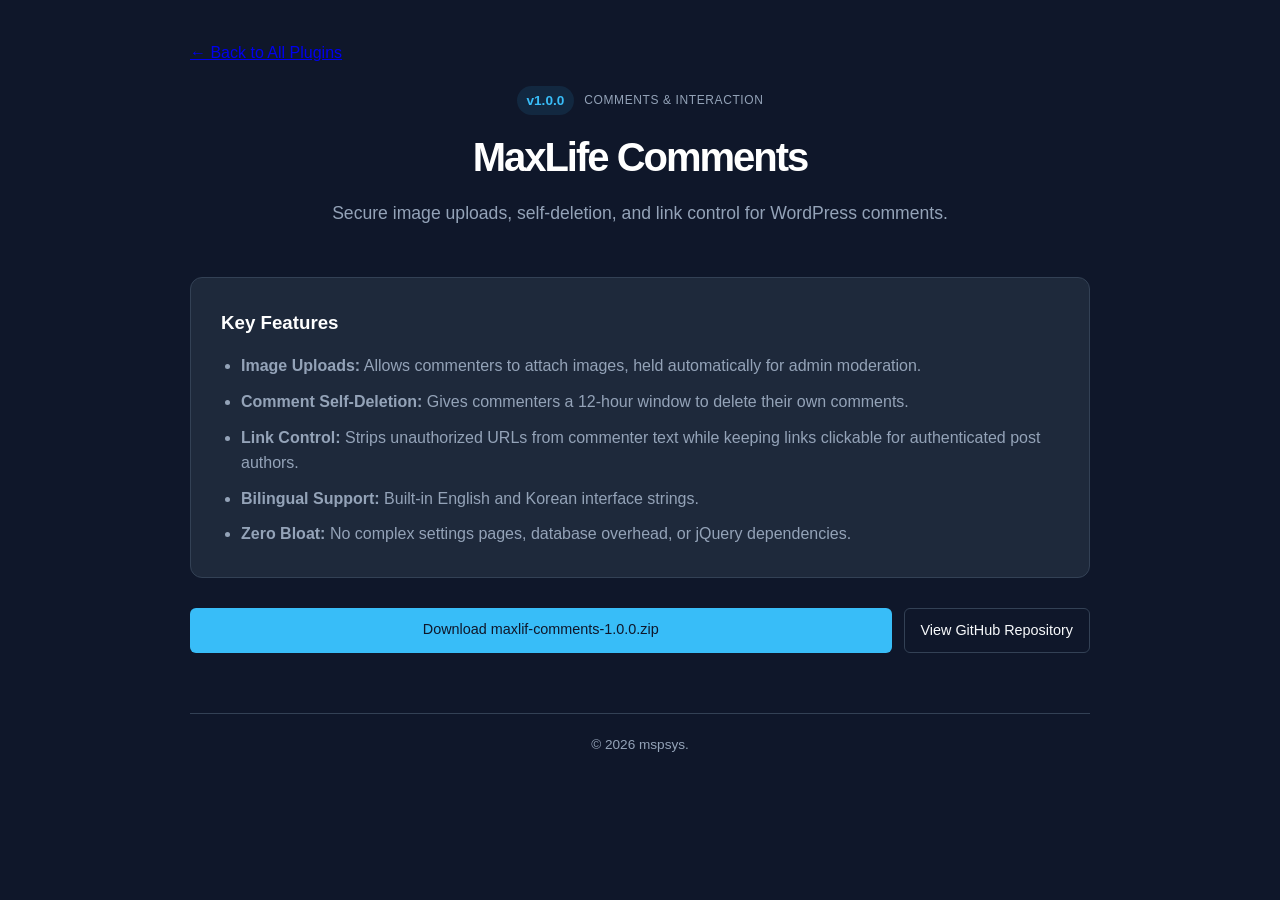
==== plugins/maxlife-comments/index.html @ d1f79d37 "Initial commit" ====
<!DOCTYPE html>
<html lang="en">
<head>
  <meta charset="UTF-8">
  <meta name="viewport" content="width=device-width, initial-scale=1.0">
  <title>MaxLife Comments | mspsys</title>
  <link rel="stylesheet" href="../../css/style.css">
</head>
<body>
  <div class="site-container">
    <nav class="breadcrumb">
      <a href="../../">← Back to All Plugins</a>
    </nav>

    <header class="site-header" style="margin-top: 20px;">
      <div class="plugin-meta" style="justify-content: center; gap: 10px; margin-bottom: 10px;">
        <span class="badge">v1.0.0</span>
        <span class="category">Comments &amp; Interaction</span>
      </div>
      <h1>MaxLife Comments</h1>
      <p class="tagline">Secure image uploads, self-deletion, and link control for WordPress comments.</p>
    </header>

    <main class="plugin-detail-content">
      <section class="detail-box" style="background: var(--card-bg); border: 1px solid var(--border); border-radius: 12px; padding: 30px; margin-bottom: 30px;">
        <h3 style="color: #fff; margin-bottom: 15px;">Key Features</h3>
        <ul style="color: var(--text-muted); padding-left: 20px; display: flex; flex-direction: column; gap: 10px;">
          <li><strong>Image Uploads:</strong> Allows commenters to attach images, held automatically for admin moderation.</li>
          <li><strong>Comment Self-Deletion:</strong> Gives commenters a 12-hour window to delete their own comments.</li>
          <li><strong>Link Control:</strong> Strips unauthorized URLs from commenter text while keeping links clickable for authenticated post authors.</li>
          <li><strong>Bilingual Support:</strong> Built-in English and Korean interface strings.</li>
          <li><strong>Zero Bloat:</strong> No complex settings pages, database overhead, or jQuery dependencies.</li>
        </ul>
      </section>

      <div class="plugin-links" style="justify-content: center;">
        <a href="https://github.com/mspsys/maxlife-comments-1.0.0/releases/tag/v1.0.0" class="btn primary" target="_blank" rel="noopener noreferrer">Download maxlif-comments-1.0.0.zip</a>
        <a href="https://github.com/mspsys/maxlif-comments-1.0.0" class="btn secondary" target="_blank" rel="noopener noreferrer">View GitHub Repository</a>
      </div>
    </main>

    <footer class="site-footer" style="margin-top: 60px;">
      <p>&copy; 2026 mspsys.</p>
    </footer>
  </div>
</body>
</html>
---- css/style.css ----
:root {
  --bg-color: #0f172a;
  --card-bg: #1e293b;
  --text-main: #f8fafc;
  --text-muted: #94a3b8;
  --accent: #38bdf8;
  --accent-hover: #0ea5e9;
  --border: #334155;
}

* {
  box-sizing: border-box;
  margin: 0;
  padding: 0;
}

body {
  font-family: -apple-system, BlinkMacSystemFont, "Segoe UI", Roboto, Helvetica, Arial, sans-serif;
  background-color: var(--bg-color);
  color: var(--text-main);
  line-height: 1.6;
  padding: 40px 20px;
}

.site-container {
  max-width: 900px;
  margin: 0 auto;
}

.site-header {
  text-align: center;
  margin-bottom: 50px;
}

.site-header h1 {
  font-size: 2.5rem;
  letter-spacing: -0.05em;
  margin-bottom: 10px;
  color: #fff;
}

.tagline {
  color: var(--text-muted);
  font-size: 1.1rem;
}

.plugin-grid {
  display: grid;
  grid-template-columns: repeat(auto-fit, minmax(380px, 1fr));
  gap: 24px;
  margin-bottom: 60px;
}

.plugin-card {
  background-color: var(--card-bg);
  border: 1px solid var(--border);
  border-radius: 12px;
  padding: 28px;
  display: flex;
  flex-direction: column;
  justify-content: space-between;
  transition: transform 0.2s ease, border-color 0.2s ease;
}

.plugin-card:hover {
  transform: translateY(-3px);
  border-color: var(--accent);
}

.plugin-meta {
  display: flex;
  justify-content: space-between;
  align-items: center;
  margin-bottom: 14px;
  font-size: 0.85rem;
}

.badge {
  background-color: rgba(56, 189, 248, 0.1);
  color: var(--accent);
  padding: 4px 10px;
  border-radius: 20px;
  font-weight: 600;
}

.category {
  color: var(--text-muted);
  text-transform: uppercase;
  letter-spacing: 0.05em;
  font-size: 0.75rem;
}

.plugin-card h2 {
  font-size: 1.4rem;
  margin-bottom: 12px;
  color: #fff;
}

.plugin-desc {
  color: var(--text-muted);
  font-size: 0.95rem;
  margin-bottom: 24px;
  flex-grow: 1;
}

.plugin-links {
  display: flex;
  gap: 12px;
}

.btn {
  padding: 10px 16px;
  border-radius: 6px;
  font-size: 0.9rem;
  font-weight: 500;
  text-decoration: none;
  text-align: center;
  cursor: pointer;
  transition: background-color 0.15s ease;
}

.btn.primary {
  background-color: var(--accent);
  color: #0f172a;
  flex: 1;
}

.btn.primary:hover {
  background-color: var(--accent-hover);
}

.btn.secondary {
  background-color: transparent;
  color: var(--text-main);
  border: 1px solid var(--border);
}

.btn.secondary:hover {
  background-color: rgba(255, 255, 255, 0.05);
}

.site-footer {
  text-align: center;
  color: var(--text-muted);
  font-size: 0.85rem;
  border-top: 1px solid var(--border);
  padding-top: 20px;
}

.site-footer a {
  color: var(--accent);
  text-decoration: none;
}

.site-footer a:hover {
  text-decoration: underline;
}

@media (max-width: 600px) {
  .plugin-grid {
    grid-template-columns: 1fr;
  }
}
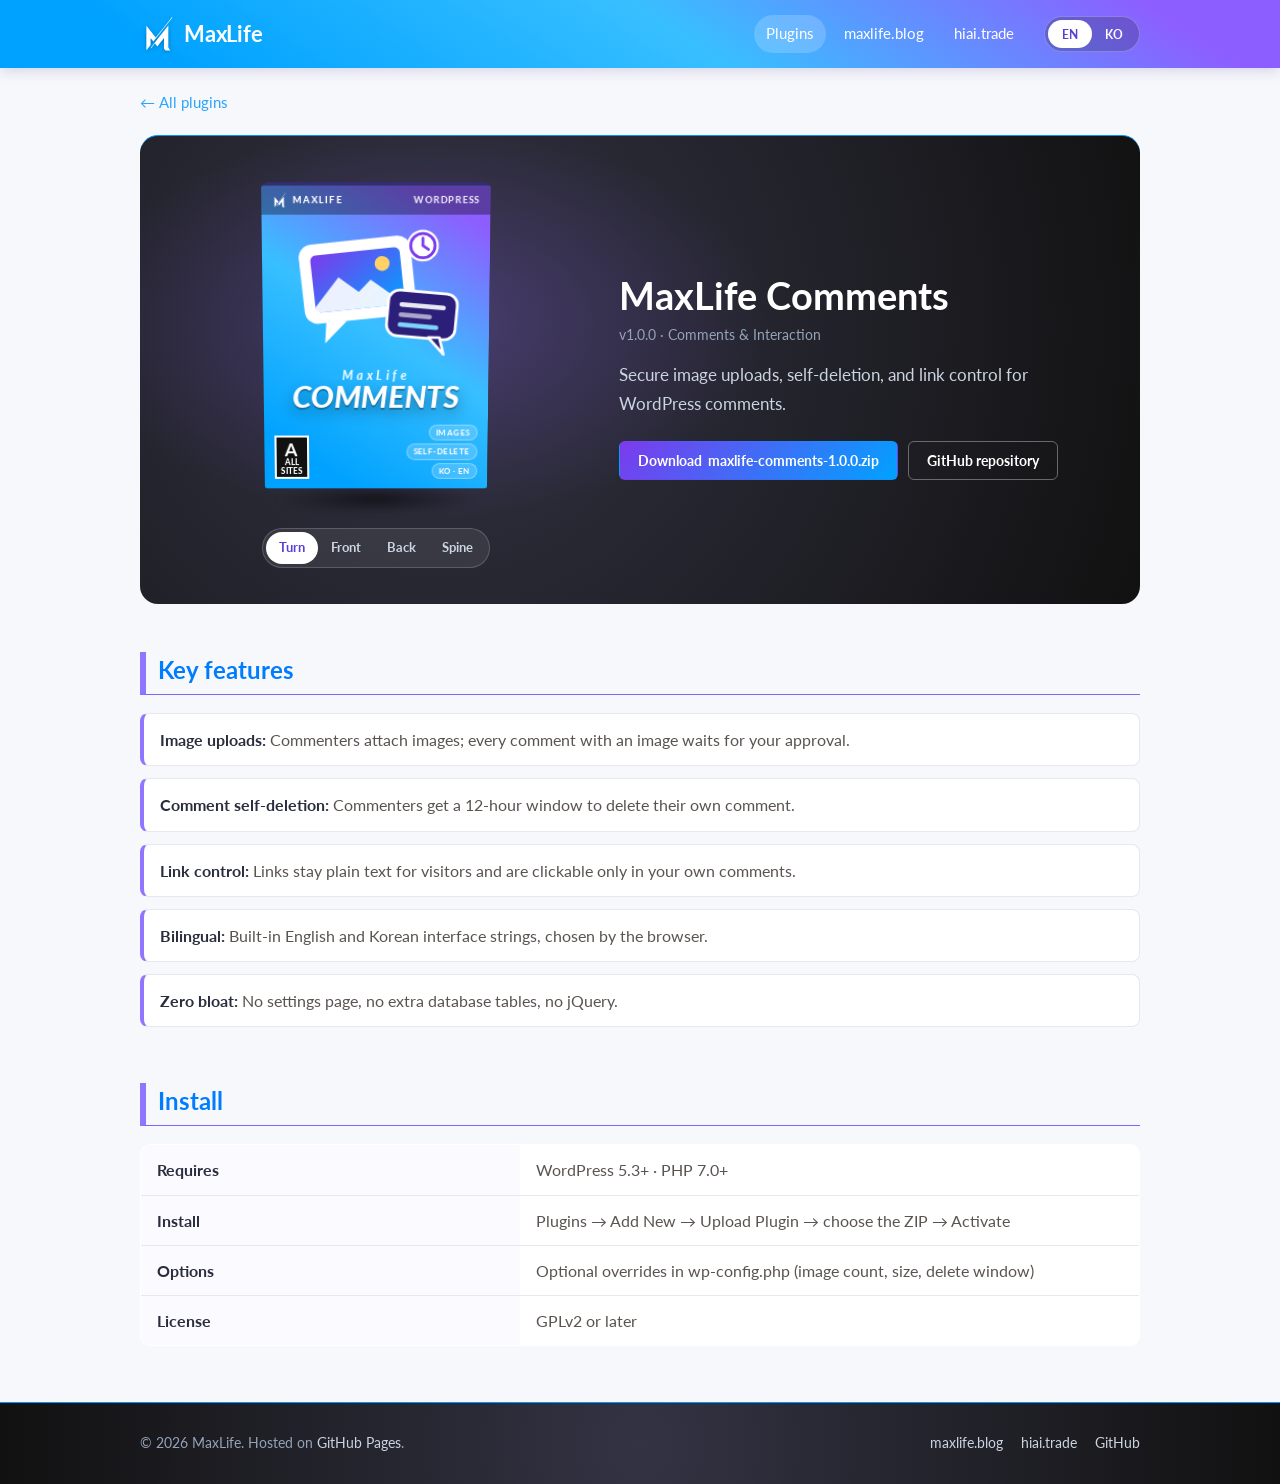
==== commit f627d7b2: "3D showcase, Korean/English" ====
--- a/plugins/maxlife-comments/index.html
+++ b/plugins/maxlife-comments/index.html
@@ -3,45 +3,132 @@
 <head>
   <meta charset="UTF-8">
   <meta name="viewport" content="width=device-width, initial-scale=1.0">
-  <title>MaxLife Comments | mspsys</title>
+  <title data-en="MaxLife Comments | MaxLife" data-ko="MaxLife Comments | MaxLife">MaxLife Comments | MaxLife</title>
+  <meta name="description" content="Secure image uploads, self-deletion, and link control for WordPress comments.">
+  <script>
+    /* Language before the page is drawn: saved choice, else the browser's language */
+    (function () { var l; try { l = localStorage.getItem('lang'); } catch (e) {}
+      if (l !== 'ko' && l !== 'en') l = /^ko\b/i.test((navigator.languages && navigator.languages[0]) || navigator.language || '') ? 'ko' : 'en';
+      document.documentElement.lang = l; })();
+  </script>
+  <link rel="icon" href="../../img/logo.svg" type="image/svg+xml">
+  <link rel="preconnect" href="https://fonts.googleapis.com">
+  <link rel="preconnect" href="https://fonts.gstatic.com" crossorigin>
+  <link rel="stylesheet" href="https://fonts.googleapis.com/css2?family=Lato:ital,wght@0,400;0,700;0,900;1,900&family=Nanum+Gothic:wght@400;700;800&display=swap">
   <link rel="stylesheet" href="../../css/style.css">
 </head>
 <body>
-  <div class="site-container">
-    <nav class="breadcrumb">
-      <a href="../../">← Back to All Plugins</a>
-    </nav>
+  <header class="site-header">
+    <div class="wrap">
+      <a class="brand" href="../../"><img src="../../img/logo.svg" alt="" width="34" height="34">MaxLife</a>
+      <nav class="site-nav" aria-label="Main">
+        <a href="../../" aria-current="page"><span lang="en">Plugins</span><span lang="ko">플러그인</span></a>
+        <a href="https://maxlife.blog/" target="_blank" rel="noopener">maxlife.blog</a>
+        <a href="https://hiai.trade/" target="_blank" rel="noopener">hiai.trade</a>
+      </nav>
+      <div class="lang-toggle" role="group" aria-label="Language / 언어">
+        <button type="button" data-lang="en">EN</button>
+        <button type="button" data-lang="ko">KO</button>
+      </div>
+    </div>
+  </header>
 
-    <header class="site-header" style="margin-top: 20px;">
-      <div class="plugin-meta" style="justify-content: center; gap: 10px; margin-bottom: 10px;">
-        <span class="badge">v1.0.0</span>
-        <span class="category">Comments &amp; Interaction</span>
+  <main class="wrap">
+    <nav class="crumb"><a href="../../"><span lang="en">← All plugins</span><span lang="ko">← 플러그인 전체</span></a></nav>
+
+    <section class="detail-hero">
+      <div class="box-col">
+    <div class="gbox gbox--comments" aria-hidden="true">
+      <div class="gbox-turn"><div class="gbox-body" aria-hidden="true">
+        <div class="face f-front"><div class="cover">
+          <div class="cover-band"><img src="../../img/logo.svg" alt="">MaxLife<span class="plat">WordPress</span></div>
+          <div class="cover-art">
+          <svg viewBox="0 0 200 150" aria-hidden="true">
+            <defs><linearGradient id="cg" x1="0" y1="0" x2="1" y2="1"><stop offset="0" stop-color="#7c3aed"/><stop offset="1" stop-color="#00a2ff"/></linearGradient></defs>
+            <g transform="rotate(-6 100 75)">
+              <rect x="22" y="14" width="120" height="86" rx="14" fill="#fff"/>
+              <path d="M44 98 L40 122 L66 100 Z" fill="#fff"/>
+              <rect x="34" y="26" width="96" height="62" rx="6" fill="url(#cg)"/>
+              <circle cx="110" cy="42" r="8" fill="#ffd166"/>
+              <path d="M34 82 L62 52 L82 70 L96 58 L130 88 L34 88 Z" fill="#fff" opacity=".9"/>
+            </g>
+            <g transform="rotate(5 150 100)">
+              <rect x="112" y="72" width="74" height="50" rx="12" fill="#2b1f7a" stroke="#fff" stroke-width="3"/>
+              <path d="M170 120 L176 138 L158 121 Z" fill="#2b1f7a" stroke="#fff" stroke-width="3" stroke-linejoin="round"/>
+              <rect x="124" y="85" width="50" height="5" rx="2.5" fill="#fff" opacity=".9"/>
+              <rect x="124" y="96" width="36" height="5" rx="2.5" fill="#fff" opacity=".6"/>
+              <rect x="124" y="107" width="44" height="5" rx="2.5" fill="#7dd3fc"/>
+            </g>
+            <g transform="translate(150 22)">
+              <circle r="17" fill="#fff"/>
+              <circle r="13" fill="none" stroke="#7c3aed" stroke-width="3"/>
+              <path d="M0 -8 V0 L6 4" stroke="#7c3aed" stroke-width="3" fill="none" stroke-linecap="round"/>
+            </g>
+          </svg>
+          </div>
+          <div class="cover-title"><span class="t1">MaxLife</span><span class="t2">Comments</span></div>
+          <div class="cover-foot">
+            <div class="rating"><b>A</b>ALL SITES</div>
+            <div class="chips"><span class="chip">IMAGES</span><span class="chip">SELF-DELETE</span><span class="chip">KO · EN</span></div>
+          </div>
+        </div></div>
+        <div class="face f-back"><div class="back">
+          <h4>Comments, upgraded</h4>
+          <ul><li><span lang="en">Images in comments and replies, held for your approval</span><span lang="ko">댓글·답글에 이미지 첨부 — 관리자 승인 후 공개</span></li><li><span lang="en">Commenters can delete their own comment for 12 hours</span><span lang="ko">작성자가 12시간 동안 자기 댓글 삭제 가능</span></li><li><span lang="en">Clickable links in your own comments only</span><span lang="ko">관리자 댓글의 주소만 링크로 표시</span></li><li><span lang="en">Korean and English, cache-friendly, no settings page</span><span lang="ko">한국어·영어, 캐시 호환, 설정 페이지 없음</span></li></ul>
+          <div class="req"><b><span lang="en">System requirements</span><span lang="ko">권장 사양</span></b><br>WordPress 5.3+ · PHP 7.0+<br>v1.0.0 · GPLv2</div>
+        </div></div>
+        <div class="face f-left"><div class="spine"><img src="../../img/logo.svg" alt=""><span class="st">Comments</span><span class="sv">v1.0.0</span></div></div>
+        <div class="face f-right"><div class="spine"><img src="../../img/logo.svg" alt=""><span class="st">MaxLife</span><span class="sv">WP</span></div></div>
+        <div class="face f-top"></div>
+        <div class="face f-bottom"></div>
+      </div></div>
+    </div>
+        <div class="views" role="radiogroup" aria-label="View"><input type="radio" name="view" id="v-turn" checked><label for="v-turn"><span lang="en">Turn</span><span lang="ko">회전</span></label><input type="radio" name="view" id="v-front"><label for="v-front"><span lang="en">Front</span><span lang="ko">앞면</span></label><input type="radio" name="view" id="v-back"><label for="v-back"><span lang="en">Back</span><span lang="ko">뒷면</span></label><input type="radio" name="view" id="v-spine"><label for="v-spine"><span lang="en">Spine</span><span lang="ko">옆면</span></label></div>
       </div>
-      <h1>MaxLife Comments</h1>
-      <p class="tagline">Secure image uploads, self-deletion, and link control for WordPress comments.</p>
-    </header>
+      <div>
+        <h1>MaxLife Comments</h1>
+        <div class="meta">v1.0.0 · <span lang="en">Comments &amp; Interaction</span><span lang="ko">댓글 · 소통</span></div>
+        <p class="lead"><span lang="en">Secure image uploads, self-deletion, and link control for WordPress comments.</span><span lang="ko">워드프레스 댓글을 위한 안전한 이미지 첨부, 작성자 삭제, 링크 관리.</span></p>
+        <div class="btns">
+          <a class="btn btn-primary" href="https://github.com/mspsys/maxlife-comments/releases/latest" target="_blank" rel="noopener"><span lang="en">Download</span><span lang="ko">다운로드</span> maxlife-comments-1.0.0.zip</a>
+          <a class="btn btn-ghost" href="https://github.com/mspsys/maxlife-comments" target="_blank" rel="noopener"><span lang="en">GitHub repository</span><span lang="ko">GitHub 저장소</span></a>
+        </div>
+      </div>
+    </section>
 
-    <main class="plugin-detail-content">
-      <section class="detail-box" style="background: var(--card-bg); border: 1px solid var(--border); border-radius: 12px; padding: 30px; margin-bottom: 30px;">
-        <h3 style="color: #fff; margin-bottom: 15px;">Key Features</h3>
-        <ul style="color: var(--text-muted); padding-left: 20px; display: flex; flex-direction: column; gap: 10px;">
-          <li><strong>Image Uploads:</strong> Allows commenters to attach images, held automatically for admin moderation.</li>
-          <li><strong>Comment Self-Deletion:</strong> Gives commenters a 12-hour window to delete their own comments.</li>
-          <li><strong>Link Control:</strong> Strips unauthorized URLs from commenter text while keeping links clickable for authenticated post authors.</li>
-          <li><strong>Bilingual Support:</strong> Built-in English and Korean interface strings.</li>
-          <li><strong>Zero Bloat:</strong> No complex settings pages, database overhead, or jQuery dependencies.</li>
-        </ul>
-      </section>
+    <section class="section">
+      <h2 class="mx-h"><span lang="en">Key features</span><span lang="ko">주요 기능</span></h2>
+      <ul class="features">
+        <li><strong><span lang="en">Image uploads</span><span lang="ko">이미지 첨부</span>:</strong> <span lang="en">Commenters attach images; every comment with an image waits for your approval.</span><span lang="ko">댓글에 이미지를 첨부할 수 있고, 이미지가 있는 댓글은 모두 관리자 승인 후 공개됩니다.</span></li>
+        <li><strong><span lang="en">Comment self-deletion</span><span lang="ko">작성자 삭제</span>:</strong> <span lang="en">Commenters get a 12-hour window to delete their own comment.</span><span lang="ko">작성자는 12시간 동안 자기 댓글을 삭제할 수 있습니다.</span></li>
+        <li><strong><span lang="en">Link control</span><span lang="ko">링크 관리</span>:</strong> <span lang="en">Links stay plain text for visitors and are clickable only in your own comments.</span><span lang="ko">방문자 댓글의 주소는 일반 글자로, 관리자 댓글의 주소만 링크로 표시됩니다.</span></li>
+        <li><strong><span lang="en">Bilingual</span><span lang="ko">한국어·영어</span>:</strong> <span lang="en">Built-in English and Korean interface strings, chosen by the browser.</span><span lang="ko">브라우저 언어에 따라 영어·한국어 화면이 자동으로 표시됩니다.</span></li>
+        <li><strong><span lang="en">Zero bloat</span><span lang="ko">가벼움</span>:</strong> <span lang="en">No settings page, no extra database tables, no jQuery.</span><span lang="ko">설정 페이지도, 추가 데이터베이스 테이블도, jQuery도 없습니다.</span></li>
+      </ul>
+    </section>
 
-      <div class="plugin-links" style="justify-content: center;">
-        <a href="https://github.com/mspsys/maxlife-comments-1.0.0/releases/tag/v1.0.0" class="btn primary" target="_blank" rel="noopener noreferrer">Download maxlif-comments-1.0.0.zip</a>
-        <a href="https://github.com/mspsys/maxlif-comments-1.0.0" class="btn secondary" target="_blank" rel="noopener noreferrer">View GitHub Repository</a>
+    <section class="section">
+      <h2 class="mx-h"><span lang="en">Install</span><span lang="ko">설치</span></h2>
+      <table class="specs">
+        <tr><th><span lang="en">Requires</span><span lang="ko">필요 사양</span></th><td><span lang="en">WordPress 5.3+ · PHP 7.0+</span><span lang="ko">WordPress 5.3 이상 · PHP 7.0 이상</span></td></tr>
+        <tr><th><span lang="en">Install</span><span lang="ko">설치 방법</span></th><td><span lang="en">Plugins → Add New → Upload Plugin → choose the ZIP → Activate</span><span lang="ko">플러그인 → 새로 추가 → 플러그인 업로드 → ZIP 선택 → 활성화</span></td></tr>
+        <tr><th><span lang="en">Options</span><span lang="ko">옵션</span></th><td><span lang="en">Optional overrides in wp-config.php (image count, size, delete window)</span><span lang="ko">wp-config.php에서 선택적으로 변경 (이미지 수, 용량, 삭제 시간)</span></td></tr>
+        <tr><th><span lang="en">License</span><span lang="ko">라이선스</span></th><td><span lang="en">GPLv2 or later</span><span lang="ko">GPLv2 이상</span></td></tr>
+      </table>
+    </section>
+  </main>
+
+  <footer class="site-footer">
+    <div class="wrap">
+      <p>&copy; <span class="js-year">2026</span> MaxLife. <span lang="en">Hosted on <a href="https://pages.github.com" target="_blank" rel="noopener">GitHub Pages</a>.</span><span lang="ko"><a href="https://pages.github.com" target="_blank" rel="noopener">GitHub Pages</a>에서 호스팅됩니다.</span></p>
+      <div class="links">
+        <a href="https://maxlife.blog/" target="_blank" rel="noopener">maxlife.blog</a>
+        <a href="https://hiai.trade/" target="_blank" rel="noopener">hiai.trade</a>
+        <a href="https://github.com/mspsys" target="_blank" rel="noopener">GitHub</a>
       </div>
-    </main>
+    </div>
+  </footer>
 
-    <footer class="site-footer" style="margin-top: 60px;">
-      <p>&copy; 2026 mspsys.</p>
-    </footer>
-  </div>
+  <script src="../../js/main.js"></script>
 </body>
-</html>+</html>
--- a/css/style.css
+++ b/css/style.css
@@ -1,163 +1,519 @@
+/* ==========================================================================
+   mspsys.github.io — MaxLife plugins
+   Look: the maxlife.blog theme (header gradient, Lato + Nanum Gothic,
+   post-title headings, dark radial footer).
+   ========================================================================== */
+
 :root {
-  --bg-color: #0f172a;
-  --card-bg: #1e293b;
-  --text-main: #f8fafc;
-  --text-muted: #94a3b8;
-  --accent: #38bdf8;
-  --accent-hover: #0ea5e9;
-  --border: #334155;
-}
-
-* {
-  box-sizing: border-box;
+  --mx-grad: linear-gradient(33deg, #00a2ff 13%, #38bfff 53%, #8d5eff 90%);
+  --mx-blue: #007cff;
+  --mx-link: #29a4ff;
+  --mx-purple: #9075ff;
+  --mx-purple-line: #7969fb;
+  --mx-text: #5a5350;
+  --mx-heading: #2a2d3e;
+  --mx-bg: #f7f8fc;
+  --mx-card: #ffffff;
+  --mx-border: #e6e8ef;
+  --mx-btn: linear-gradient(135deg, #7c3aed, #00a2ff);
+  --font: Lato, "Nanum Gothic", NanumBarunGothic, "Malgun Gothic", "맑은 고딕", -apple-system, BlinkMacSystemFont, "Segoe UI", Helvetica, Arial, sans-serif;
+}
+
+*, *::before, *::after { box-sizing: border-box; }
+
+html { -webkit-text-size-adjust: 100%; }
+
+body {
   margin: 0;
-  padding: 0;
-}
-
-body {
-  font-family: -apple-system, BlinkMacSystemFont, "Segoe UI", Roboto, Helvetica, Arial, sans-serif;
-  background-color: var(--bg-color);
-  color: var(--text-main);
-  line-height: 1.6;
-  padding: 40px 20px;
-}
-
-.site-container {
-  max-width: 900px;
-  margin: 0 auto;
-}
-
+  background: var(--mx-bg);
+  color: var(--mx-text);
+  font: 16px/1.7 var(--font);
+}
+
+a { color: var(--mx-link); text-decoration: none; }
+a:hover { color: var(--mx-blue); text-decoration: underline; }
+html[lang="ko"] body { word-break: keep-all; overflow-wrap: break-word; }  /* Korean: break between words */
+img, svg { max-width: 100%; }
+
+.wrap { max-width: 1040px; margin: 0 auto; padding: 0 20px; }
+
+/* ── Language: only the chosen language shows ───────────────────────────── */
+html[lang="ko"] [lang="en"]:not(html),
+html[lang="en"] [lang="ko"]:not(html) { display: none !important; }
+
+/* ── Header (the maxlife.blog masthead) ──────────────────────────────────── */
 .site-header {
-  text-align: center;
-  margin-bottom: 50px;
-}
-
-.site-header h1 {
-  font-size: 2.5rem;
-  letter-spacing: -0.05em;
-  margin-bottom: 10px;
+  background: var(--mx-grad);
   color: #fff;
-}
-
-.tagline {
-  color: var(--text-muted);
-  font-size: 1.1rem;
-}
-
-.plugin-grid {
+  box-shadow: 0 2px 14px rgba(40, 20, 120, .18);
+  position: relative;
+  z-index: 10;
+}
+.site-header .wrap {
+  display: flex;
+  align-items: center;
+  gap: 18px;
+  min-height: 68px;
+}
+.brand {
+  display: inline-flex;
+  align-items: center;
+  gap: 10px;
+  color: #fff;
+  font-weight: 700;
+  font-size: 1.35rem;
+  letter-spacing: -.01em;
+}
+.brand:hover { color: #fff; text-decoration: none; }
+.brand img {
+  width: 34px;
+  height: 34px;
+  filter: brightness(0) invert(1) drop-shadow(0 1px 2px rgba(0, 0, 0, .25));
+}
+.site-nav {
+  display: flex;
+  gap: 6px;
+  margin-left: auto;
+  flex-wrap: wrap;
+}
+.site-nav a {
+  color: #fff;
+  font-size: .92rem;
+  padding: 6px 12px;
+  border-radius: 999px;
+}
+.site-nav a:hover,
+.site-nav a[aria-current="page"] { background: rgba(255, 255, 255, .18); text-decoration: none; }
+
+/* EN | KO switch — works like the one on hiai.trade */
+.lang-toggle {
+  position: relative;
+  display: inline-flex;
+  padding: 3px;
+  border-radius: 999px;
+  background: rgba(0, 0, 0, .18);
+  border: 1px solid rgba(255, 255, 255, .25);
+  flex-shrink: 0;
+}
+.lang-toggle::after {
+  content: "";
+  position: absolute;
+  top: 3px;
+  left: 3px;
+  width: 44px;
+  height: calc(100% - 6px);
+  border-radius: 999px;
+  background: #fff;
+  transition: transform .3s ease;
+}
+html[lang="ko"] .lang-toggle::after { transform: translateX(44px); }
+.lang-toggle button {
+  position: relative;
+  z-index: 1;
+  width: 44px;
+  height: 28px;
+  border: 0;
+  background: none;
+  color: #fff;
+  font: 700 .75rem var(--font);
+  cursor: pointer;
+  transition: color .3s ease;
+}
+html[lang="en"] .lang-toggle [data-lang="en"],
+html[lang="ko"] .lang-toggle [data-lang="ko"] { color: #5a3fd6; }
+
+/* ── Headings (the maxlife.blog post title) ─────────────────────────────── */
+.mx-h {
+  color: var(--mx-blue);
+  font-size: 1.5rem;
+  font-weight: 700;
+  line-height: 1.35;
+  margin: 0 0 18px;
+  padding: 2px 0 8px 12px;
+  border-left: 6px solid var(--mx-purple);
+  border-bottom: 1px solid var(--mx-purple-line);
+}
+
+/* ── Hero ─────────────────────────────────────────────────────────────────── */
+.hero { text-align: center; padding: 56px 0 8px; }
+.hero h1 {
+  margin: 0 0 12px;
+  color: var(--mx-heading);
+  font-size: clamp(1.9rem, 4.5vw, 2.8rem);
+  font-weight: 900;
+  letter-spacing: -.02em;
+  line-height: 1.2;
+}
+.hero h1 .grad {
+  background: var(--mx-grad);
+  -webkit-background-clip: text;
+  background-clip: text;
+  color: transparent;
+}
+.hero p { max-width: 640px; margin: 0 auto; font-size: 1.08rem; }
+
+/* ── Showcase stage (dark, like the maxlife footer) ─────────────────────── */
+.stage {
+  margin: 40px 0 56px;
+  padding: 56px 24px 40px;
+  border-radius: 18px;
+  background:
+    radial-gradient(ellipse 60% 55% at 50% 38%, rgba(141, 94, 255, .22), transparent 70%),
+    radial-gradient(circle, #333344, #111111);
+  border-top: 1px solid #0096fb;
+  box-shadow: 0 18px 40px rgba(17, 17, 34, .25);
   display: grid;
-  grid-template-columns: repeat(auto-fit, minmax(380px, 1fr));
-  gap: 24px;
-  margin-bottom: 60px;
-}
-
-.plugin-card {
-  background-color: var(--card-bg);
-  border: 1px solid var(--border);
-  border-radius: 12px;
-  padding: 28px;
+  grid-template-columns: repeat(auto-fit, minmax(300px, 1fr));
+  gap: 48px 32px;
+}
+.showcase {
   display: flex;
   flex-direction: column;
+  align-items: center;
+  text-align: center;
+  color: #cbd5e1;
+}
+.showcase h2 { margin: 30px 0 4px; color: #fff; font-size: 1.35rem; }
+.showcase .meta { font-size: .82rem; color: #94a3b8; margin-bottom: 10px; }
+.showcase p { margin: 0 0 18px; max-width: 360px; font-size: .95rem; }
+.showcase .btns { justify-content: center; }
+
+/* ── Buttons ─────────────────────────────────────────────────────────────── */
+.btns { display: flex; gap: 10px; flex-wrap: wrap; }
+.btn {
+  display: inline-flex;
+  align-items: center;
+  gap: 6px;
+  padding: 10px 18px;
+  border-radius: 6px;
+  font: 700 .9rem var(--font);
+  text-decoration: none;
+  border: 1px solid transparent;
+  transition: transform .15s ease, filter .15s ease, background .15s ease;
+}
+.btn:hover { text-decoration: none; transform: translateY(-1px); }
+.btn-primary { background: var(--mx-btn); color: #fff; }
+.btn-primary:hover { color: #fff; filter: brightness(1.08); }
+.btn-ghost { color: #fff; border-color: rgba(255, 255, 255, .35); }
+.btn-ghost:hover { color: #fff; background: rgba(255, 255, 255, .08); }
+.btn-outline { color: var(--mx-blue); border-color: var(--mx-border); background: #fff; }
+.btn-outline:hover { color: var(--mx-blue); border-color: var(--mx-purple); }
+
+/* ── Cards / sections ─────────────────────────────────────────────────────── */
+.section { margin: 0 0 56px; }
+.cards { display: grid; grid-template-columns: repeat(auto-fit, minmax(260px, 1fr)); gap: 20px; }
+.card {
+  background: var(--mx-card);
+  border: 1px solid var(--mx-border);
+  border-radius: 12px;
+  padding: 22px 24px;
+  box-shadow: 0 2px 10px rgba(40, 40, 90, .05);
+}
+.card h3 { margin: 0 0 6px; color: var(--mx-heading); font-size: 1.1rem; }
+.card p { margin: 0 0 10px; }
+.card a.more { font-weight: 700; }
+
+/* ── Detail page ─────────────────────────────────────────────────────────── */
+.crumb { padding: 22px 0 0; font-size: .92rem; }
+.detail-hero {
+  margin: 20px 0 48px;
+  padding: 48px 32px 36px;
+  border-radius: 18px;
+  background:
+    radial-gradient(ellipse 50% 60% at 28% 40%, rgba(141, 94, 255, .25), transparent 70%),
+    radial-gradient(circle at 30% 40%, #333344, #111111);
+  border-top: 1px solid #0096fb;
+  color: #cbd5e1;
+  display: grid;
+  grid-template-columns: minmax(280px, 1fr) 1.2fr;
+  gap: 40px;
+  align-items: center;
+}
+.detail-hero h1 { margin: 0 0 6px; color: #fff; font-size: clamp(1.7rem, 3.6vw, 2.4rem); line-height: 1.2; }
+.detail-hero .meta { font-size: .85rem; color: #94a3b8; margin-bottom: 14px; }
+.detail-hero .lead { font-size: 1.05rem; margin: 0 0 22px; }
+.box-col { display: flex; flex-direction: column; align-items: center; }
+
+.features { list-style: none; margin: 0; padding: 0; display: grid; gap: 12px; }
+.features li {
+  background: #fff;
+  border: 1px solid var(--mx-border);
+  border-left: 4px solid var(--mx-purple);
+  border-radius: 8px;
+  padding: 12px 16px;
+}
+.features strong { color: var(--mx-heading); }
+
+.specs { width: 100%; border-collapse: collapse; background: #fff; border-radius: 10px; overflow: hidden; border: 1px solid var(--mx-border); }
+.specs th, .specs td { text-align: left; padding: 11px 16px; border-bottom: 1px solid var(--mx-border); }
+.specs th { width: 38%; color: var(--mx-heading); background: #fafaff; font-weight: 700; }
+.specs tr:last-child th, .specs tr:last-child td { border-bottom: 0; }
+
+/* ── Footer (the maxlife.blog footer) ────────────────────────────────────── */
+.site-footer {
+  background: radial-gradient(circle, #333344, #111111);
+  border-top: 1px solid #0096fb;
+  color: #94a3b8;
+  padding: 28px 0;
+  font-size: .9rem;
+}
+.site-footer .wrap { display: flex; flex-wrap: wrap; gap: 10px 24px; align-items: center; justify-content: space-between; }
+.site-footer p { margin: 0; }
+.site-footer a { color: #cbd5e1; }
+.site-footer a:hover { color: #fff; }
+.site-footer .links { display: flex; gap: 18px; flex-wrap: wrap; }
+
+/* ==========================================================================
+   3D GAME BOX
+   One box = 6 faces. Size comes from --w / --h / --d on .gbox.
+   ========================================================================== */
+.gbox {
+  --w: 220px;
+  --h: 300px;
+  --d: 58px;
+  position: relative;
+  width: var(--w);
+  height: var(--h);
+  perspective: 1100px;
+  perspective-origin: 50% 25%;
+  margin: 0 auto 18px;
+  display: block;
+}
+/* soft shadow on the floor */
+.gbox::after {
+  content: "";
+  position: absolute;
+  left: 4%;
+  right: 4%;
+  bottom: -30px;
+  height: 30px;
+  background: radial-gradient(ellipse at center, rgba(0, 0, 0, .55), transparent 70%);
+  filter: blur(3px);
+  z-index: -1;
+}
+.gbox-turn {
+  position: absolute;
+  inset: 0;
+  transform-style: preserve-3d;
+  animation: gbox-sway 9s ease-in-out infinite alternate;
+}
+.gbox-body {
+  position: absolute;
+  inset: 0;
+  transform-style: preserve-3d;
+  transform: rotateX(-7deg);
+  transition: transform .5s cubic-bezier(.2, .8, .2, 1);
+}
+/* hover / keyboard focus: the turning pauses and the box lifts a little */
+a.gbox:hover .gbox-turn,
+a.gbox:focus-visible .gbox-turn { animation-play-state: paused; }
+a.gbox:hover .gbox-body,
+a.gbox:focus-visible .gbox-body { transform: rotateX(-4deg) translateY(-12px) scale(1.04); }
+a.gbox:focus-visible { outline: none; }
+a.gbox:focus-visible .f-front { box-shadow: 0 0 0 3px #fff, 0 0 0 6px var(--mx-purple); }
+
+@keyframes gbox-sway {
+  from { transform: rotateY(-34deg); }
+  to   { transform: rotateY(24deg); }
+}
+
+.face {
+  position: absolute;
+  overflow: hidden;
+  backface-visibility: hidden;
+  -webkit-backface-visibility: hidden;
+}
+.f-front, .f-back { inset: 0; border-radius: 3px; }
+.f-front  { transform: translateZ(calc(var(--d) / 2)); }
+.f-back   { transform: rotateY(180deg) translateZ(calc(var(--d) / 2)); }
+.f-left, .f-right { top: 0; height: 100%; width: var(--d); left: calc((var(--w) - var(--d)) / 2); }
+.f-left   { transform: rotateY(-90deg) translateZ(calc(var(--w) / 2)); }
+.f-right  { transform: rotateY(90deg) translateZ(calc(var(--w) / 2)); }
+.f-top, .f-bottom { left: 0; width: 100%; height: var(--d); top: calc((var(--h) - var(--d)) / 2); }
+.f-top    { transform: rotateX(90deg) translateZ(calc(var(--h) / 2)); }
+.f-bottom { transform: rotateX(-90deg) translateZ(calc(var(--h) / 2)); }
+
+/* light catching the box as it turns */
+.f-front::after {
+  content: "";
+  position: absolute;
+  inset: 0;
+  background: linear-gradient(105deg, transparent 38%, rgba(255, 255, 255, .30) 50%, transparent 62%);
+  background-size: 320% 100%;
+  animation: gbox-sheen 9s ease-in-out infinite alternate;
+  pointer-events: none;
+}
+@keyframes gbox-sheen {
+  from { background-position: 100% 0; }
+  to   { background-position: 0 0; }
+}
+a.gbox:hover .f-front::after { animation-play-state: paused; }
+/* sides are a little darker than the front, like a real box under a lamp */
+.f-left::after, .f-right::after, .f-top::after, .f-bottom::after, .f-back::after {
+  content: ""; position: absolute; inset: 0; pointer-events: none;
+}
+.f-left::after   { background: rgba(0, 0, 0, .12); }
+.f-right::after  { background: rgba(0, 0, 0, .38); }
+.f-top::after    { background: rgba(255, 255, 255, .06); }
+.f-bottom::after { background: rgba(0, 0, 0, .5); }
+.f-back::after   { background: rgba(0, 0, 0, .1); }
+
+/* ── Cover layout shared by both boxes ──────────────────────────────────── */
+.cover { display: flex; flex-direction: column; height: 100%; color: #fff; }
+.cover-band {
+  display: flex;
+  align-items: center;
+  gap: 6px;
+  padding: 7px 10px;
+  font: 900 .58rem/1 var(--font);
+  letter-spacing: .14em;
+  text-transform: uppercase;
+  background: rgba(0, 0, 0, .35);
+}
+.cover-band img { width: 14px; height: 14px; filter: brightness(0) invert(1); }
+.cover-band .plat { margin-left: auto; opacity: .85; letter-spacing: .08em; }
+.cover-art { flex: 1; min-height: 0; display: flex; align-items: center; justify-content: center; padding: 10px 14px 0; }
+.cover-art svg { width: 100%; height: 100%; max-height: 150px; }
+.cover-title { padding: 6px 14px 4px; text-align: center; }
+.cover-title .t1 {
+  display: block;
+  font: italic 900 .72rem/1 var(--font);
+  letter-spacing: .3em;
+  opacity: .9;
+}
+.cover-title .t2 {
+  display: block;
+  font: italic 900 1.9rem/1.05 var(--font);
+  letter-spacing: -.01em;
+  text-transform: uppercase;
+  text-shadow: 0 2px 0 rgba(0, 0, 0, .25), 0 6px 14px rgba(0, 0, 0, .35);
+}
+.cover-foot {
+  display: flex;
+  align-items: flex-end;
   justify-content: space-between;
-  transition: transform 0.2s ease, border-color 0.2s ease;
-}
-
-.plugin-card:hover {
-  transform: translateY(-3px);
-  border-color: var(--accent);
-}
-
-.plugin-meta {
+  gap: 6px;
+  padding: 8px 10px 10px;
+}
+.rating {
+  width: 34px;
+  border: 2px solid #fff;
+  background: #111;
+  text-align: center;
+  font: 900 .48rem/1.1 var(--font);
+  padding: 3px 0 2px;
+  letter-spacing: .04em;
+}
+.rating b { display: block; font-size: 1.15rem; line-height: 1; }
+.chips { display: flex; flex-direction: column; align-items: flex-end; gap: 3px; }
+.chip {
+  font: 700 .52rem/1 var(--font);
+  letter-spacing: .06em;
+  padding: 3px 6px;
+  border-radius: 999px;
+  background: rgba(255, 255, 255, .18);
+  border: 1px solid rgba(255, 255, 255, .35);
+  white-space: nowrap;
+}
+
+/* spine: title runs top-to-bottom */
+.spine {
+  height: 100%;
   display: flex;
+  flex-direction: column;
+  align-items: center;
   justify-content: space-between;
-  align-items: center;
-  margin-bottom: 14px;
-  font-size: 0.85rem;
-}
-
-.badge {
-  background-color: rgba(56, 189, 248, 0.1);
-  color: var(--accent);
-  padding: 4px 10px;
-  border-radius: 20px;
-  font-weight: 600;
-}
-
-.category {
-  color: var(--text-muted);
+  padding: 10px 0;
+  color: #fff;
+}
+.spine img { width: 22px; height: 22px; filter: brightness(0) invert(1); }
+.spine .st {
+  writing-mode: vertical-rl;
+  font: italic 900 1.05rem/1 var(--font);
+  letter-spacing: .04em;
   text-transform: uppercase;
-  letter-spacing: 0.05em;
-  font-size: 0.75rem;
-}
-
-.plugin-card h2 {
-  font-size: 1.4rem;
-  margin-bottom: 12px;
-  color: #fff;
-}
-
-.plugin-desc {
-  color: var(--text-muted);
-  font-size: 0.95rem;
-  margin-bottom: 24px;
-  flex-grow: 1;
-}
-
-.plugin-links {
-  display: flex;
-  gap: 12px;
-}
-
-.btn {
-  padding: 10px 16px;
-  border-radius: 6px;
-  font-size: 0.9rem;
-  font-weight: 500;
-  text-decoration: none;
-  text-align: center;
+  white-space: nowrap;
+}
+.spine .sv { font: 700 .6rem/1 var(--font); opacity: .8; }
+
+/* back cover */
+.back { height: 100%; padding: 16px 14px; display: flex; flex-direction: column; gap: 10px; color: #e2e8f0; font-size: .64rem; line-height: 1.45; }
+.back h4 { margin: 0; font: italic 900 .95rem/1.1 var(--font); color: #fff; text-transform: uppercase; }
+.back ul { margin: 0; padding-left: 14px; display: grid; gap: 5px; }
+.back .req { margin-top: auto; border-top: 1px solid rgba(255, 255, 255, .25); padding-top: 8px; }
+.back .req b { color: #fff; }
+
+/* ── Box 1: MaxLife Comments (maxlife colors) ───────────────────────────── */
+.gbox--comments .f-front { background: var(--mx-grad); }
+.gbox--comments .f-left,
+.gbox--comments .f-right { background: linear-gradient(180deg, #2b1f7a, #1c2a8f); }
+.gbox--comments .f-top,
+.gbox--comments .f-bottom { background: #24206e; }
+.gbox--comments .f-back { background: linear-gradient(160deg, #241b6b, #0d4fa8); }
+
+/* ── Box 2: MaxLife Post Scripts (code-editor dark) ─────────────────────── */
+.gbox--scripts .f-front { background: radial-gradient(circle at 50% 30%, #2d2d3a, #16161d); }
+.gbox--scripts .f-left,
+.gbox--scripts .f-right { background: linear-gradient(180deg, #1e1e26, #101016); }
+.gbox--scripts .f-top,
+.gbox--scripts .f-bottom { background: #1a1a22; }
+.gbox--scripts .f-back { background: linear-gradient(160deg, #1e1e26, #2a1f55); }
+.gbox--scripts .cover-band { background: linear-gradient(90deg, #7c3aed, #007acc); }
+.gbox--scripts .cover-title .t2 {
+  background: linear-gradient(90deg, #c4b5fd, #7dd3fc);
+  -webkit-background-clip: text;
+  background-clip: text;
+  color: transparent;
+  text-shadow: none;
+  filter: drop-shadow(0 4px 10px rgba(0, 0, 0, .45));
+  font-size: 1.5rem;
+}
+
+/* ── Detail page: view buttons (front / back / spine / turn) ────────────── */
+.views {
+  display: inline-flex;
+  margin-top: 26px;
+  padding: 3px;
+  border-radius: 999px;
+  background: rgba(255, 255, 255, .08);
+  border: 1px solid rgba(255, 255, 255, .18);
+}
+.views input { position: absolute; opacity: 0; pointer-events: none; }
+.views label {
+  padding: 5px 13px;
+  border-radius: 999px;
+  font-size: .8rem;
+  font-weight: 700;
+  color: #cbd5e1;
   cursor: pointer;
-  transition: background-color 0.15s ease;
-}
-
-.btn.primary {
-  background-color: var(--accent);
-  color: #0f172a;
-  flex: 1;
-}
-
-.btn.primary:hover {
-  background-color: var(--accent-hover);
-}
-
-.btn.secondary {
-  background-color: transparent;
-  color: var(--text-main);
-  border: 1px solid var(--border);
-}
-
-.btn.secondary:hover {
-  background-color: rgba(255, 255, 255, 0.05);
-}
-
-.site-footer {
-  text-align: center;
-  color: var(--text-muted);
-  font-size: 0.85rem;
-  border-top: 1px solid var(--border);
-  padding-top: 20px;
-}
-
-.site-footer a {
-  color: var(--accent);
-  text-decoration: none;
-}
-
-.site-footer a:hover {
-  text-decoration: underline;
-}
-
-@media (max-width: 600px) {
-  .plugin-grid {
-    grid-template-columns: 1fr;
-  }
-}+}
+.views input:checked + label { background: #fff; color: #5a3fd6; }
+.views input:focus-visible + label { outline: 2px solid var(--mx-purple); outline-offset: 2px; }
+
+.box-col:has(#v-front:checked) .gbox-turn,
+.box-col:has(#v-back:checked) .gbox-turn,
+.box-col:has(#v-spine:checked) .gbox-turn { animation: none; transition: transform .8s cubic-bezier(.2, .8, .2, 1); }
+.box-col:has(#v-front:checked) .gbox-turn { transform: rotateY(-14deg); }
+.box-col:has(#v-back:checked) .gbox-turn  { transform: rotateY(165deg); }
+.box-col:has(#v-spine:checked) .gbox-turn { transform: rotateY(68deg); }
+.box-col:has(#v-front:checked) .f-front::after,
+.box-col:has(#v-back:checked) .f-front::after,
+.box-col:has(#v-spine:checked) .f-front::after { animation: none; background-position: 60% 0; }
+
+/* ── Small screens ───────────────────────────────────────────────────────── */
+@media (max-width: 760px) {
+  .site-header .wrap { flex-wrap: wrap; padding-top: 10px; padding-bottom: 10px; min-height: 0; gap: 10px; }
+  .site-nav { order: 3; width: 100%; margin: 0 -12px; }
+  .lang-toggle { margin-left: auto; }
+  .detail-hero { grid-template-columns: 1fr; padding: 40px 18px 30px; }
+  .stage { padding: 44px 16px 32px; }
+  .gbox { --w: 190px; --h: 260px; --d: 50px; }
+  .cover-title .t2 { font-size: 1.6rem; }
+}
+
+/* People who turned motion off: no turning, a fixed three-quarter view */
+@media (prefers-reduced-motion: reduce) {
+  .gbox-turn { animation: none; transform: rotateY(-26deg); }
+  .f-front::after { animation: none; background-position: 70% 0; }
+  .gbox-body, .btn, .lang-toggle::after { transition: none; }
+}
